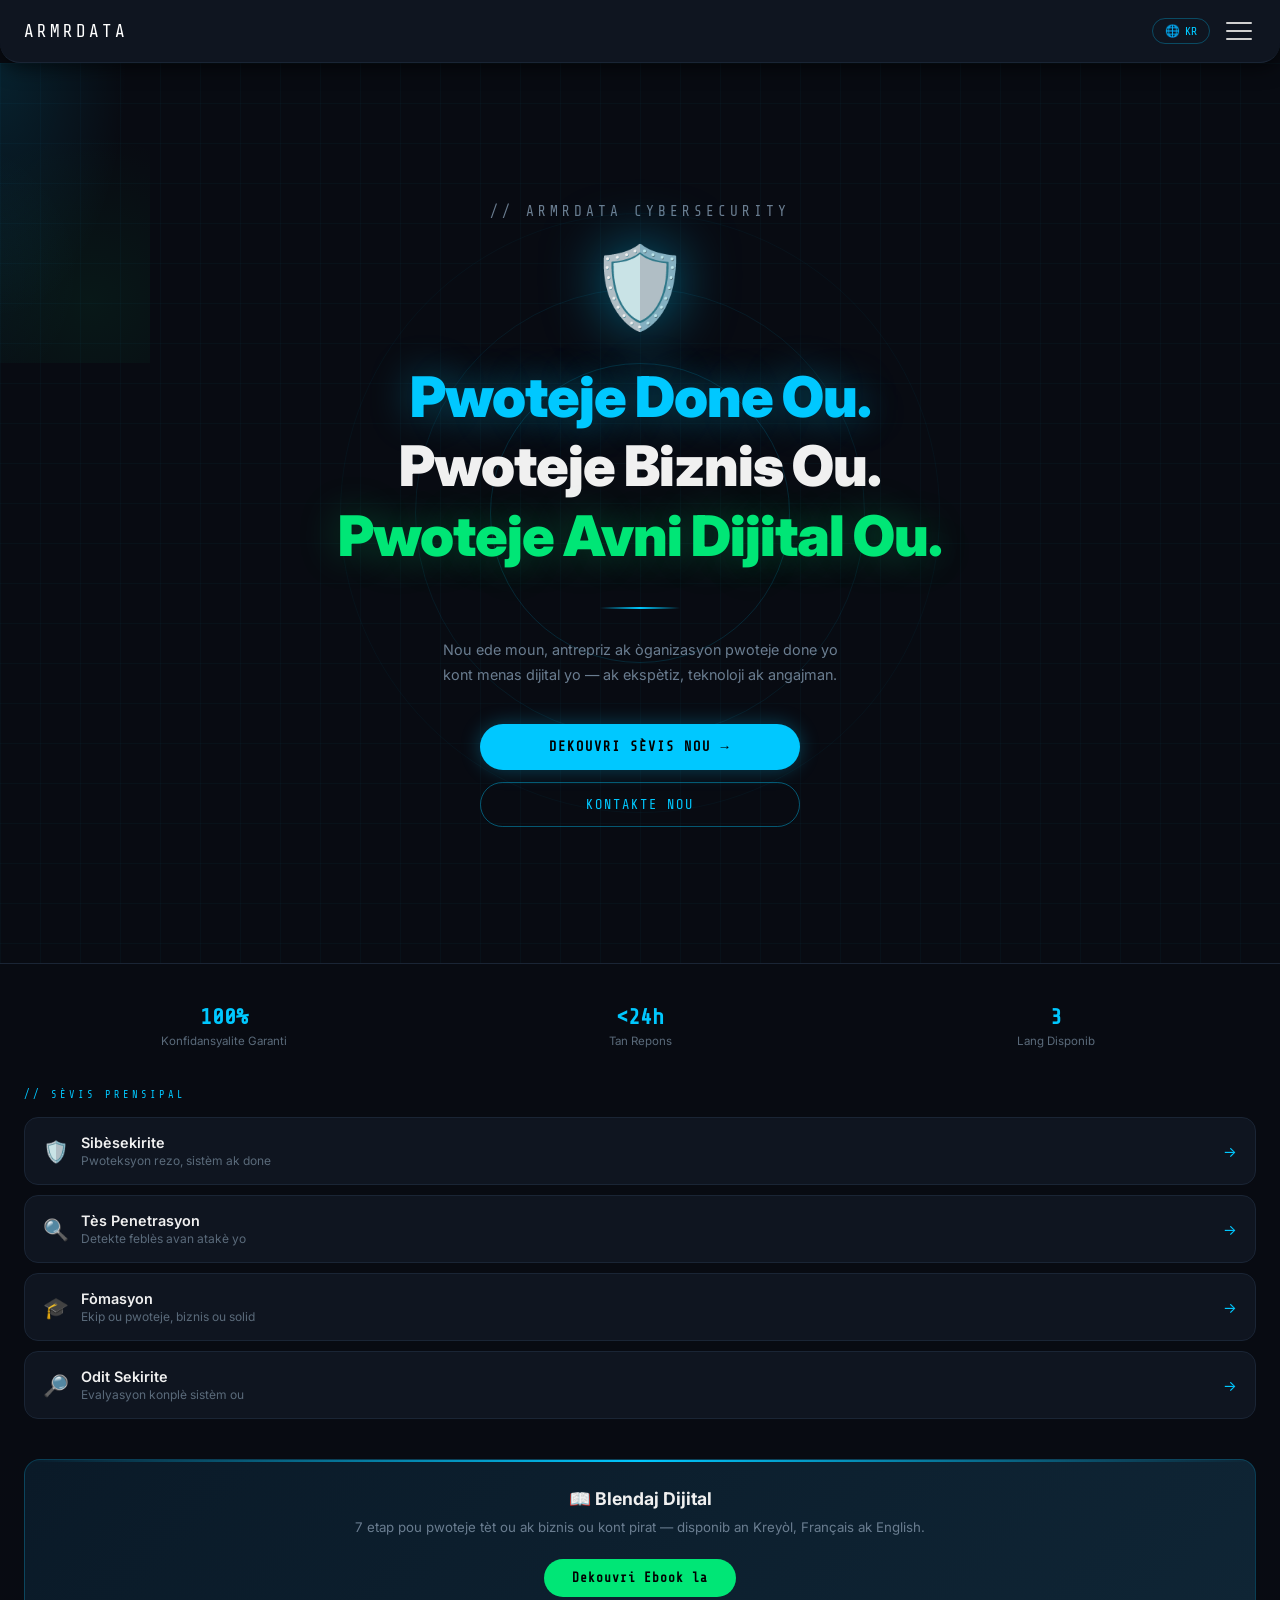
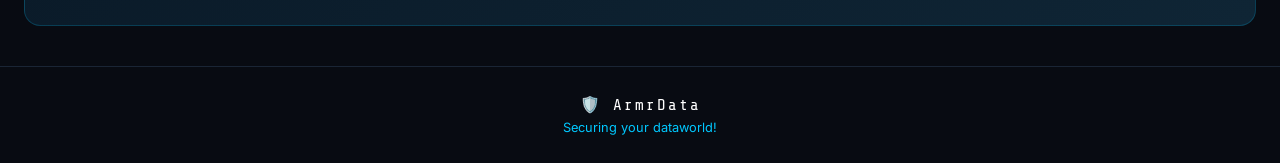
==== index.html @ 3683ab85 "Premier lancement ArmrData" ====
<!DOCTYPE html>
<html lang="ht">
<head>
  <meta charset="UTF-8"/>
  <meta name="viewport" content="width=device-width, initial-scale=1.0"/>
  <title>ArmrData</title>
  <link href="https://fonts.googleapis.com/css2?family=Share+Tech+Mono&family=Inter:wght@300;400;600;700;900&display=swap" rel="stylesheet"/>
  <link rel="stylesheet" href="style.css"/>
  <style>
    /* ── HERO HOLOGRAM ── */
    .hero {
      min-height:100vh;
      display:flex;
      flex-direction:column;
      align-items:center;
      justify-content:center;
      padding:60px 24px;
      text-align:center;
      border-bottom:none;
    }
    .hero::before {
      content:'';
      position:absolute;
      inset:0;
      background:
        radial-gradient(ellipse at 50% 0%,rgba(0,200,255,0.12) 0%,transparent 60%),
        radial-gradient(ellipse at 80% 80%,rgba(0,230,118,0.06) 0%,transparent 50%),
        radial-gradient(ellipse at 20% 70%,rgba(0,200,255,0.06) 0%,transparent 50%);
      pointer-events:none;
    }
    .hero::after {
      content:'';
      position:absolute;
      inset:0;
      background-image:
        linear-gradient(rgba(0,200,255,0.03) 1px,transparent 1px),
        linear-gradient(90deg,rgba(0,200,255,0.03) 1px,transparent 1px);
      background-size:40px 40px;
      pointer-events:none;
    }
    .holo-ring {
      position:absolute;
      border-radius:50%;
      border:1px solid rgba(0,200,255,0.15);
      animation:pulse-ring 4s ease-in-out infinite;
    }
    .holo-ring:nth-child(1){width:300px;height:300px;animation-delay:0s;}
    .holo-ring:nth-child(2){width:450px;height:450px;animation-delay:0.8s;border-color:rgba(0,200,255,0.08);}
    .holo-ring:nth-child(3){width:600px;height:600px;animation-delay:1.6s;border-color:rgba(0,200,255,0.04);}
    @keyframes pulse-ring{0%,100%{transform:scale(1);opacity:1;}50%{transform:scale(1.05);opacity:0.5;}}
    .holo-shield{position:relative;z-index:2;font-size:5rem;margin-bottom:32px;filter:drop-shadow(0 0 30px rgba(0,200,255,0.5));animation:float 3s ease-in-out infinite;}
    @keyframes float{0%,100%{transform:translateY(0);}50%{transform:translateY(-12px);}}
    .hero-eyebrow{position:relative;z-index:2;}
    .hero-lines{position:relative;z-index:2;margin-bottom:32px;}
    .hero-line{font-size:clamp(2.2rem,8vw,3.5rem);font-weight:900;line-height:1.1;letter-spacing:-1px;color:var(--white);margin-bottom:8px;}
    .hero-line.cyan{color:var(--cyan);text-shadow:0 0 40px rgba(0,200,255,0.4);}
    .hero-line.green{color:var(--green);text-shadow:0 0 40px rgba(0,230,118,0.3);}
    .holo-divider{position:relative;z-index:2;width:80px;height:2px;background:linear-gradient(90deg,transparent,var(--cyan),transparent);margin:0 auto 28px;}
    .hero-desc{position:relative;z-index:2;font-size:0.95rem;color:#6a7d90;line-height:1.75;max-width:420px;margin-bottom:36px;}
    .hero-btns{position:relative;z-index:2;display:flex;flex-direction:column;gap:12px;width:100%;max-width:320px;}

    /* ── STATS ── */
    .stats{padding:40px 24px;border-top:1px solid var(--border);display:grid;grid-template-columns:1fr 1fr 1fr;gap:16px;text-align:center;}
    .stat-num{font-family:'Share Tech Mono',monospace;font-size:1.4rem;color:var(--cyan);font-weight:700;margin-bottom:4px;}
    .stat-label{font-size:0.72rem;color:var(--muted);line-height:1.4;}

    /* ── SÈVIS RAPID ── */
    .quick-services{padding:0 24px 40px;}
    .qs-title{font-family:'Share Tech Mono',monospace;font-size:0.65rem;letter-spacing:3px;color:var(--cyan);text-transform:uppercase;margin-bottom:16px;}
    .qs-grid{display:flex;flex-direction:column;gap:10px;}
    .qs-card{background:var(--surface);border:1px solid var(--border);border-radius:14px;padding:16px 18px;display:flex;align-items:center;gap:12px;text-decoration:none;transition:border-color 0.2s,transform 0.2s;}
    .qs-card:hover{border-color:rgba(0,200,255,0.3);transform:translateX(4px);}
    .qs-emoji{font-size:1.3rem;flex-shrink:0;}
    .qs-info{flex:1;}
    .qs-name{font-size:0.9rem;font-weight:600;color:var(--white);margin-bottom:2px;}
    .qs-desc{font-size:0.75rem;color:var(--muted);}
    .qs-arrow{color:var(--cyan);font-size:0.9rem;}
  </style>
</head>
<body>

  <nav>
    <a class="nav-brand" href="index.html" data-i18n="nav_brand">ArmrData</a>
    <div class="nav-right">
      <div class="lang-switcher">
        <button class="lang-btn" onclick="toggleLangMenu()">🌐 <span id="currentLang">KR</span></button>
        <div class="lang-menu" id="langMenu">
          <button class="lang-option" data-lang="ht"><span class="lang-flag">🇭🇹</span> Kreyòl</button>
          <button class="lang-option" data-lang="fr"><span class="lang-flag">🇫🇷</span> Français</button>
          <button class="lang-option" data-lang="en"><span class="lang-flag">🇺🇸</span> English</button>
        </div>
      </div>
      <button class="hamburger" id="burger">
        <span></span><span></span><span></span>
      </button>
    </div>
    <ul class="nav-links" id="navLinks">
      <li><a href="index.html" class="active" data-i18n="nav_akèy">Akèy</a></li>
      <li><a href="apropos.html" data-i18n="nav_apropos">À Propos</a></li>
      <li><a href="sevis.html" data-i18n="nav_sevis">Sèvis</a></li>
      <li><a href="ebook.html" data-i18n="nav_ebook">E-Book</a></li>
      <li><a href="blog.html" data-i18n="nav_blog">Blog</a></li>
      <li><a href="afilyasyon.html" data-i18n="nav_afilyasyon">Afilyasyon</a></li>
      <li><a href="kontak.html" data-i18n="nav_kontak">Kontak</a></li>
    </ul>
  </nav>

  <section class="hero">
    <div class="holo-ring"></div>
    <div class="holo-ring"></div>
    <div class="holo-ring"></div>
    <p class="hero-eyebrow" data-i18n="hero_eyebrow">// ArmrData Cybersecurity</p>
    <div class="holo-shield">🛡️</div>
    <div class="hero-lines">
      <div class="hero-line cyan" data-i18n="hero_line1">Pwoteje Done Ou.</div>
      <div class="hero-line" data-i18n="hero_line2">Pwoteje Biznis Ou.</div>
      <div class="hero-line green" data-i18n="hero_line3">Pwoteje Avni Dijital Ou.</div>
    </div>
    <div class="holo-divider"></div>
    <p class="hero-desc" data-i18n="hero_desc">Nou ede moun, antrepriz ak òganizasyon pwoteje done yo kont menas dijital yo.</p>
    <div class="hero-btns">
      <a href="sevis.html" class="btn-primary" data-i18n="btn_sevis">Dekouvri Sèvis Nou →</a>
      <a href="kontak.html" class="btn-secondary" data-i18n="btn_kontak">Kontakte Nou</a>
    </div>
  </section>

  <div class="stats">
    <div>
      <div class="stat-num" data-i18n="stat1_num">100%</div>
      <div class="stat-label" data-i18n="stat1_label">Konfidansyalite Garanti</div>
    </div>
    <div>
      <div class="stat-num" data-i18n="stat2_num">&lt;24h</div>
      <div class="stat-label" data-i18n="stat2_label">Tan Repons</div>
    </div>
    <div>
      <div class="stat-num" data-i18n="stat3_num">3</div>
      <div class="stat-label" data-i18n="stat3_label">Lang Disponib</div>
    </div>
  </div>

  <div class="quick-services">
    <p class="qs-title" data-i18n="qs_title">// Sèvis Prensipal</p>
    <div class="qs-grid">
      <a href="sevis.html" class="qs-card">
        <span class="qs-emoji">🛡️</span>
        <div class="qs-info">
          <div class="qs-name" data-i18n="qs1_name">Sibèsekirite</div>
          <div class="qs-desc" data-i18n="qs1_desc">Pwoteksyon rezo, sistèm ak done</div>
        </div>
        <span class="qs-arrow">→</span>
      </a>
      <a href="sevis.html" class="qs-card">
        <span class="qs-emoji">🔍</span>
        <div class="qs-info">
          <div class="qs-name" data-i18n="qs2_name">Tès Penetrasyon</div>
          <div class="qs-desc" data-i18n="qs2_desc">Detekte feblès avan atakè yo</div>
        </div>
        <span class="qs-arrow">→</span>
      </a>
      <a href="sevis.html" class="qs-card">
        <span class="qs-emoji">🎓</span>
        <div class="qs-info">
          <div class="qs-name" data-i18n="qs3_name">Fòmasyon</div>
          <div class="qs-desc" data-i18n="qs3_desc">Ekip ou pwoteje, biznis ou solid</div>
        </div>
        <span class="qs-arrow">→</span>
      </a>
      <a href="sevis.html" class="qs-card">
        <span class="qs-emoji">🔎</span>
        <div class="qs-info">
          <div class="qs-name" data-i18n="qs4_name">Odit Sekirite</div>
          <div class="qs-desc" data-i18n="qs4_desc">Evalyasyon konplè sistèm ou</div>
        </div>
        <span class="qs-arrow">→</span>
      </a>
    </div>
  </div>

  <div class="cta-ebook">
    <h3 data-i18n="cta_title">📖 Blendaj Dijital</h3>
    <p data-i18n="cta_desc">7 etap pou pwoteje tèt ou ak biznis ou kont pirat.</p>
    <a href="ebook.html" class="cta-btn" data-i18n="cta_btn">Dekouvri Ebook la</a>
  </div>

  <footer>
    <p class="footer-brand">🛡️ ArmrData</p>
    <p class="footer-tag"><span data-i18n="footer_tag">Securing your dataworld!</span></p>
  </footer>

  <script src="lang.js"></script>
  <script>
    document.getElementById('burger').addEventListener('click', function() {
      document.getElementById('navLinks').classList.toggle('open');
    });
    document.querySelectorAll('#navLinks a').forEach(function(link) {
      link.addEventListener('click', function() {
        document.getElementById('navLinks').classList.remove('open');
      });
    });
    var langCodes = { ht:'KR', fr:'FR', en:'EN' };
    function updateLangDisplay() {
      document.getElementById('currentLang').textContent = langCodes[getLang()] || 'KR';
    }
    initLangSwitcher('index');
    updateLangDisplay();
    document.querySelectorAll('.lang-option').forEach(function(btn) {
      btn.addEventListener('click', function() { updateLangDisplay(); });
    });
  </script>

</body>
</html>
---- style.css ----
/* ============================================
   ArmrData — style.css — Fichye Global
   ============================================ */

/* ── VARIAB ── */
:root {
  --bg:      #080b12;
  --surface: #0f1520;
  --nav:     #0f1520;
  --cyan:    #00c8ff;
  --green:   #00e676;
  --gold:    #ffd700;
  --red:     #c0392b;
  --white:   #f0f0f0;
  --muted:   #5a6a7a;
  --border:  #1a2535;
}

/* ── RESET ── */
* { margin:0; padding:0; box-sizing:border-box; }

body {
  font-family:'Inter',sans-serif;
  background:var(--bg);
  color:var(--white);
  min-height:100vh;
  overflow-x:hidden;
}

/* ── NAV ── */
nav {
  background:var(--nav);
  border-radius:0 0 20px 20px;
  padding:18px 24px;
  display:flex;
  align-items:center;
  justify-content:space-between;
  flex-wrap:wrap;
  box-shadow:0 4px 20px rgba(0,0,0,0.6);
  border-bottom:1px solid var(--border);
  position:sticky;
  top:0;
  z-index:100;
}

.nav-brand {
  font-family:'Share Tech Mono',monospace;
  color:#fff;
  font-size:1.1rem;
  letter-spacing:3px;
  text-decoration:none;
  text-transform:uppercase;
}

.nav-right {
  display:flex;
  align-items:center;
  gap:12px;
}

.hamburger {
  background:none;
  border:none;
  cursor:pointer;
  display:flex;
  flex-direction:column;
  gap:6px;
  padding:4px;
}

.hamburger span {
  display:block;
  width:26px;
  height:2px;
  background:#d0d0d0;
  border-radius:2px;
}

.nav-links {
  list-style:none;
  display:none;
  flex-direction:column;
  gap:2px;
  padding-top:10px;
  width:100%;
  border-top:1px solid var(--border);
  margin-top:10px;
}

.nav-links.open { display:flex; }

.nav-links a {
  display:block;
  color:#c8c8c8;
  text-decoration:none;
  font-family:'Share Tech Mono',monospace;
  font-size:0.95rem;
  padding:10px 6px;
  border-radius:6px;
  transition:color 0.2s, background 0.2s;
}

.nav-links a:hover {
  color:#fff;
  background:rgba(255,255,255,0.06);
}

.nav-links a.active { color:var(--cyan); }

/* ── LANG SWITCHER ── */
.lang-switcher { position:relative; }

.lang-btn {
  background:none;
  border:1px solid rgba(0,200,255,0.3);
  border-radius:20px;
  color:var(--cyan);
  font-family:'Share Tech Mono',monospace;
  font-size:0.75rem;
  padding:5px 12px;
  cursor:pointer;
  display:flex;
  align-items:center;
  gap:5px;
  transition:background 0.2s;
}

.lang-btn:hover { background:rgba(0,200,255,0.08); }

.lang-menu {
  display:none;
  position:absolute;
  top:calc(100% + 8px);
  right:0;
  background:#0f1a2a;
  border:1px solid var(--border);
  border-radius:12px;
  overflow:hidden;
  min-width:160px;
  z-index:200;
  box-shadow:0 8px 24px rgba(0,0,0,0.5);
}

.lang-menu.open { display:block; }

.lang-option {
  display:flex;
  align-items:center;
  gap:10px;
  padding:12px 16px;
  cursor:pointer;
  font-size:0.85rem;
  color:#c8c8c8;
  transition:background 0.2s;
  width:100%;
  background:none;
  border:none;
  text-align:left;
}

.lang-option:hover { background:rgba(0,200,255,0.08); color:#fff; }
.lang-option.active { color:var(--cyan); }
.lang-flag { font-size:1rem; }

/* ── HERO JENERAL ── */
.hero {
  padding:48px 24px 36px;
  border-bottom:1px solid var(--border);
  position:relative;
  overflow:hidden;
}

.hero::before {
  content:'';
  position:absolute;
  top:-60px; left:50%;
  transform:translateX(-50%);
  width:300px; height:300px;
  background:radial-gradient(circle,rgba(0,200,255,0.07) 0%,transparent 70%);
  pointer-events:none;
}

.hero-eyebrow {
  font-family:'Share Tech Mono',monospace;
  font-size:0.65rem;
  letter-spacing:4px;
  color:var(--cyan);
  text-transform:uppercase;
  margin-bottom:12px;
}

.hero h1 {
  font-size:2rem;
  font-weight:700;
  line-height:1.2;
  margin-bottom:12px;
}

.hero h1 span { color:var(--cyan); }

.hero p {
  font-size:0.9rem;
  line-height:1.75;
  color:#6a7d90;
}

/* ── KART JENERAL ── */
.card {
  background:var(--surface);
  border:1px solid var(--border);
  border-radius:16px;
  padding:22px 20px;
  position:relative;
  overflow:hidden;
  transition:border-color 0.2s, transform 0.2s;
}

.card::before {
  content:'';
  position:absolute;
  top:0; left:0;
  width:3px; height:100%;
  background:linear-gradient(180deg,var(--cyan),transparent);
}

.card:hover {
  border-color:rgba(0,200,255,0.3);
  transform:translateY(-2px);
}

/* ── BOUTON ── */
.btn-primary {
  display:block;
  text-align:center;
  font-family:'Share Tech Mono',monospace;
  font-size:0.85rem;
  letter-spacing:2px;
  text-transform:uppercase;
  color:#000;
  background:var(--cyan);
  border:none;
  border-radius:30px;
  padding:15px;
  cursor:pointer;
  text-decoration:none;
  font-weight:700;
  box-shadow:0 0 20px rgba(0,200,255,0.3);
  transition:opacity 0.2s;
}

.btn-primary:hover { opacity:0.85; }

.btn-secondary {
  display:block;
  text-align:center;
  font-family:'Share Tech Mono',monospace;
  font-size:0.85rem;
  letter-spacing:2px;
  text-transform:uppercase;
  color:var(--cyan);
  background:transparent;
  border:1px solid rgba(0,200,255,0.4);
  border-radius:30px;
  padding:14px;
  cursor:pointer;
  text-decoration:none;
  transition:background 0.2s;
}

.btn-secondary:hover { background:rgba(0,200,255,0.08); }

.btn-green {
  display:block;
  width:100%;
  text-align:center;
  font-family:'Share Tech Mono',monospace;
  font-size:0.85rem;
  letter-spacing:2px;
  text-transform:uppercase;
  color:#000;
  background:var(--green);
  border:none;
  border-radius:30px;
  padding:15px;
  cursor:pointer;
  font-weight:700;
  transition:opacity 0.2s;
}

.btn-green:hover { opacity:0.9; }

/* ── MODAL ── */
.modal-overlay {
  display:none;
  position:fixed;
  inset:0;
  background:rgba(0,0,0,0.88);
  z-index:200;
  overflow-y:auto;
  padding:20px 0;
}

.modal-overlay.open { display:block; }

.modal {
  background:var(--surface);
  border:1px solid var(--border);
  border-radius:20px;
  margin:0 auto;
  max-width:680px;
  width:calc(100% - 32px);
  padding:32px 24px;
  position:relative;
}

.modal::before {
  content:'';
  position:absolute;
  top:0; left:0; right:0;
  height:2px;
  background:linear-gradient(90deg,transparent,var(--cyan),transparent);
  border-radius:20px 20px 0 0;
}

.modal-close {
  position:absolute;
  top:16px; right:16px;
  background:none;
  border:none;
  color:var(--muted);
  font-size:1.4rem;
  cursor:pointer;
}

.modal-close:hover { color:var(--white); }

/* ── FÒM ── */
.form-group { margin-bottom:12px; }

.form-group input,
.form-group select,
.form-group textarea {
  width:100%;
  background:#060910;
  border:1px solid var(--border);
  border-radius:12px;
  padding:13px 16px;
  color:var(--white);
  font-family:'Inter',sans-serif;
  font-size:0.88rem;
  outline:none;
  transition:border-color 0.2s;
  resize:none;
}

.form-group input::placeholder,
.form-group textarea::placeholder { color:var(--muted); }

.form-group input:focus,
.form-group select:focus,
.form-group textarea:focus { border-color:var(--cyan); }

.form-group select {
  cursor:pointer;
  appearance:none;
}

.form-group select option { background:#0a0f1a; color:var(--white); }

/* ── FOOTER ── */
footer {
  border-top:1px solid var(--border);
  padding:28px 24px;
  text-align:center;
  margin-top:40px;
}

.footer-brand {
  font-family:'Share Tech Mono',monospace;
  font-size:1rem;
  letter-spacing:2px;
  color:#fff;
  margin-bottom:6px;
}

.footer-tag { font-size:0.8rem; color:var(--muted); }
.footer-tag span { color:var(--cyan); }

/* ── SEKSON LABEL ── */
.section-label {
  font-family:'Share Tech Mono',monospace;
  font-size:0.65rem;
  letter-spacing:3px;
  color:var(--cyan);
  text-transform:uppercase;
  margin-bottom:16px;
}

/* ── PRICE NOTE ── */
.price-note {
  background:rgba(0,200,255,0.05);
  border-left:3px solid var(--cyan);
  border-radius:0 8px 8px 0;
  padding:12px 16px;
  margin-bottom:20px;
  font-size:0.85rem;
  color:#90caf9;
}

.price-note strong {
  color:var(--cyan);
  font-family:'Share Tech Mono',monospace;
  font-size:0.75rem;
  letter-spacing:1px;
  display:block;
  margin-bottom:4px;
}

/* ── CTA EBOOK ── */
.cta-ebook {
  margin:0 24px 40px;
  background:linear-gradient(135deg,#0a1a28,#0f2535);
  border:1px solid rgba(0,200,255,0.2);
  border-radius:16px;
  padding:28px 24px;
  text-align:center;
  position:relative;
  overflow:hidden;
}

.cta-ebook::before {
  content:'';
  position:absolute;
  top:0; left:0; right:0;
  height:2px;
  background:linear-gradient(90deg,transparent,var(--cyan),transparent);
}

.cta-ebook h3 {
  font-size:1.1rem;
  font-weight:700;
  color:var(--white);
  margin-bottom:8px;
}

.cta-ebook p {
  font-size:0.83rem;
  color:#6a7d90;
  line-height:1.65;
  margin-bottom:20px;
}

.cta-btn {
  display:inline-block;
  font-family:'Share Tech Mono',monospace;
  font-size:0.8rem;
  letter-spacing:1px;
  color:#000;
  background:var(--green);
  border-radius:30px;
  padding:12px 28px;
  text-decoration:none;
  font-weight:700;
  transition:opacity 0.2s;
}

.cta-btn:hover { opacity:0.85; }
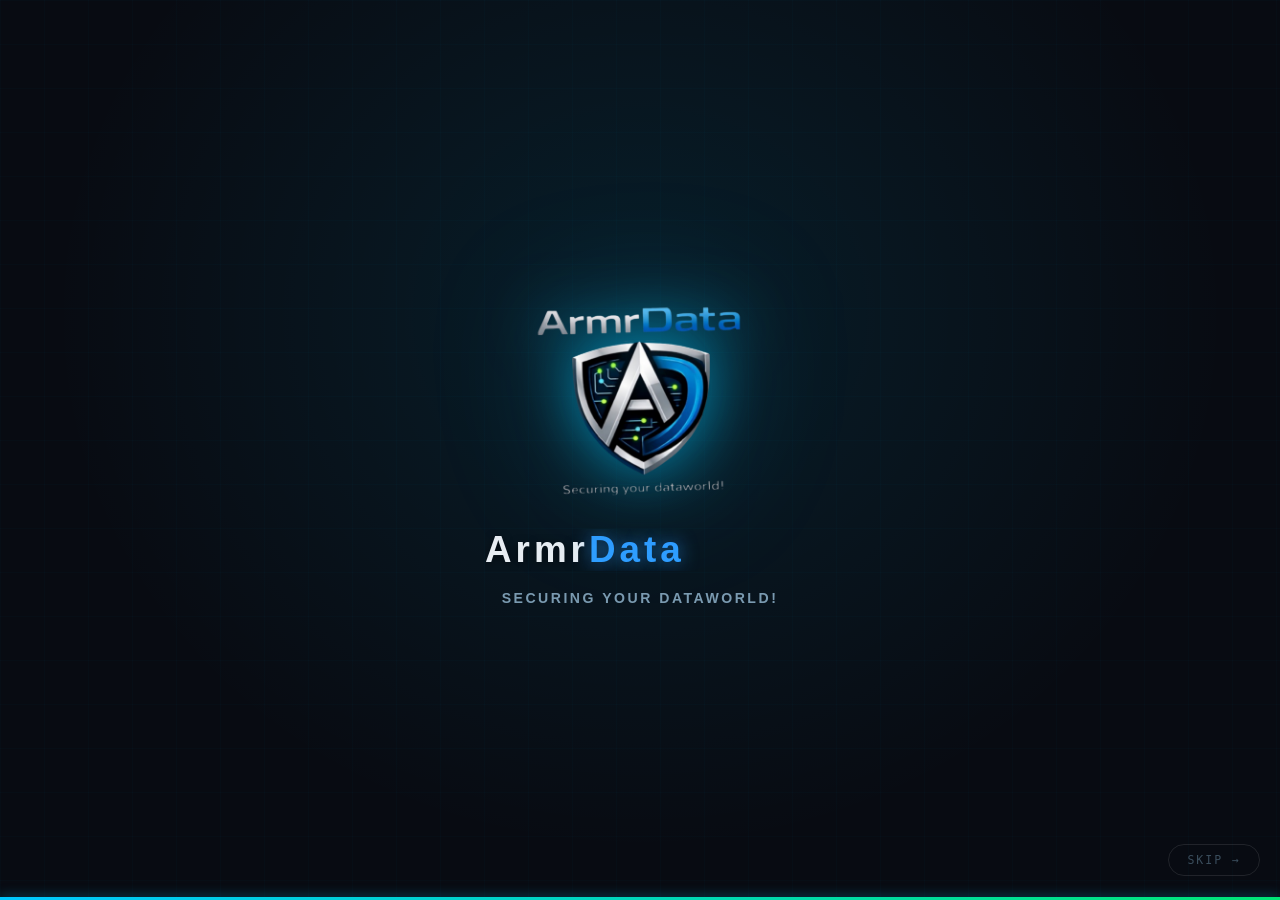
==== commit e184dc1c: "Fix: intro page + services page" ====
--- a/index.html
+++ b/index.html
@@ -3,211 +3,222 @@
 <head>
   <meta charset="UTF-8"/>
   <meta name="viewport" content="width=device-width, initial-scale=1.0"/>
-  <title>ArmrData</title>
-  <link href="https://fonts.googleapis.com/css2?family=Share+Tech+Mono&family=Inter:wght@300;400;600;700;900&display=swap" rel="stylesheet"/>
-  <link rel="stylesheet" href="style.css"/>
+  <title>ArmrData — Securing your dataworld!</title>
   <style>
-    /* ── HERO HOLOGRAM ── */
-    .hero {
-      min-height:100vh;
-      display:flex;
-      flex-direction:column;
-      align-items:center;
-      justify-content:center;
-      padding:60px 24px;
-      text-align:center;
-      border-bottom:none;
-    }
-    .hero::before {
+    * { margin:0; padding:0; box-sizing:border-box; }
+    html, body { width:100%; height:100%; overflow:hidden; background:#080b12; }
+
+    .splash {
+      position:fixed; inset:0;
+      display:flex; flex-direction:column;
+      align-items:center; justify-content:center;
+      background: radial-gradient(ellipse at 50% 35%, rgba(0,200,255,0.1) 0%, transparent 65%), #080b12;
+      overflow:hidden;
+    }
+
+    /* Grid background */
+    .splash::before {
       content:'';
-      position:absolute;
-      inset:0;
-      background:
-        radial-gradient(ellipse at 50% 0%,rgba(0,200,255,0.12) 0%,transparent 60%),
-        radial-gradient(ellipse at 80% 80%,rgba(0,230,118,0.06) 0%,transparent 50%),
-        radial-gradient(ellipse at 20% 70%,rgba(0,200,255,0.06) 0%,transparent 50%);
+      position:absolute; inset:0;
+      background-image:
+        linear-gradient(rgba(0,200,255,0.04) 1px, transparent 1px),
+        linear-gradient(90deg, rgba(0,200,255,0.04) 1px, transparent 1px);
+      background-size:44px 44px;
       pointer-events:none;
-    }
-    .hero::after {
-      content:'';
-      position:absolute;
-      inset:0;
-      background-image:
-        linear-gradient(rgba(0,200,255,0.03) 1px,transparent 1px),
-        linear-gradient(90deg,rgba(0,200,255,0.03) 1px,transparent 1px);
-      background-size:40px 40px;
-      pointer-events:none;
-    }
-    .holo-ring {
+      animation: gridFade 3.5s ease-out forwards;
+    }
+    @keyframes gridFade {
+      0%   { opacity:0; }
+      30%  { opacity:1; }
+      100% { opacity:0.5; }
+    }
+
+    /* Rings pulse */
+    .ring {
       position:absolute;
       border-radius:50%;
       border:1px solid rgba(0,200,255,0.15);
-      animation:pulse-ring 4s ease-in-out infinite;
-    }
-    .holo-ring:nth-child(1){width:300px;height:300px;animation-delay:0s;}
-    .holo-ring:nth-child(2){width:450px;height:450px;animation-delay:0.8s;border-color:rgba(0,200,255,0.08);}
-    .holo-ring:nth-child(3){width:600px;height:600px;animation-delay:1.6s;border-color:rgba(0,200,255,0.04);}
-    @keyframes pulse-ring{0%,100%{transform:scale(1);opacity:1;}50%{transform:scale(1.05);opacity:0.5;}}
-    .holo-shield{position:relative;z-index:2;font-size:5rem;margin-bottom:32px;filter:drop-shadow(0 0 30px rgba(0,200,255,0.5));animation:float 3s ease-in-out infinite;}
-    @keyframes float{0%,100%{transform:translateY(0);}50%{transform:translateY(-12px);}}
-    .hero-eyebrow{position:relative;z-index:2;}
-    .hero-lines{position:relative;z-index:2;margin-bottom:32px;}
-    .hero-line{font-size:clamp(2.2rem,8vw,3.5rem);font-weight:900;line-height:1.1;letter-spacing:-1px;color:var(--white);margin-bottom:8px;}
-    .hero-line.cyan{color:var(--cyan);text-shadow:0 0 40px rgba(0,200,255,0.4);}
-    .hero-line.green{color:var(--green);text-shadow:0 0 40px rgba(0,230,118,0.3);}
-    .holo-divider{position:relative;z-index:2;width:80px;height:2px;background:linear-gradient(90deg,transparent,var(--cyan),transparent);margin:0 auto 28px;}
-    .hero-desc{position:relative;z-index:2;font-size:0.95rem;color:#6a7d90;line-height:1.75;max-width:420px;margin-bottom:36px;}
-    .hero-btns{position:relative;z-index:2;display:flex;flex-direction:column;gap:12px;width:100%;max-width:320px;}
-
-    /* ── STATS ── */
-    .stats{padding:40px 24px;border-top:1px solid var(--border);display:grid;grid-template-columns:1fr 1fr 1fr;gap:16px;text-align:center;}
-    .stat-num{font-family:'Share Tech Mono',monospace;font-size:1.4rem;color:var(--cyan);font-weight:700;margin-bottom:4px;}
-    .stat-label{font-size:0.72rem;color:var(--muted);line-height:1.4;}
-
-    /* ── SÈVIS RAPID ── */
-    .quick-services{padding:0 24px 40px;}
-    .qs-title{font-family:'Share Tech Mono',monospace;font-size:0.65rem;letter-spacing:3px;color:var(--cyan);text-transform:uppercase;margin-bottom:16px;}
-    .qs-grid{display:flex;flex-direction:column;gap:10px;}
-    .qs-card{background:var(--surface);border:1px solid var(--border);border-radius:14px;padding:16px 18px;display:flex;align-items:center;gap:12px;text-decoration:none;transition:border-color 0.2s,transform 0.2s;}
-    .qs-card:hover{border-color:rgba(0,200,255,0.3);transform:translateX(4px);}
-    .qs-emoji{font-size:1.3rem;flex-shrink:0;}
-    .qs-info{flex:1;}
-    .qs-name{font-size:0.9rem;font-weight:600;color:var(--white);margin-bottom:2px;}
-    .qs-desc{font-size:0.75rem;color:var(--muted);}
-    .qs-arrow{color:var(--cyan);font-size:0.9rem;}
+      top:50%; left:50%;
+      transform:translate(-50%,-50%);
+      opacity:0;
+      animation: ringPulse 3s ease-out infinite;
+    }
+    .ring.r1 { width:280px; height:280px; animation-delay:1.2s; }
+    .ring.r2 { width:380px; height:380px; animation-delay:1.7s; border-color:rgba(0,200,255,0.09); }
+    .ring.r3 { width:480px; height:480px; animation-delay:2.2s; border-color:rgba(0,200,255,0.05); }
+    @keyframes ringPulse {
+      0%   { opacity:0; transform:translate(-50%,-50%) scale(0.82); }
+      35%  { opacity:0.7; }
+      100% { opacity:0; transform:translate(-50%,-50%) scale(1.18); }
+    }
+
+    /* Logo wrapper — drops from top */
+    .logo-wrap {
+      position:relative; z-index:2;
+      display:flex; flex-direction:column;
+      align-items:center;
+      opacity:0;
+      transform:translateY(-320px) scale(0.65);
+      animation:dropIn 1.1s cubic-bezier(.28,1.6,.6,1) 0.15s forwards;
+    }
+    @keyframes dropIn {
+      0%   { opacity:0; transform:translateY(-320px) scale(0.65); }
+      55%  { opacity:1; transform:translateY(18px) scale(1.04); }
+      75%  { transform:translateY(-6px) scale(0.98); }
+      100% { opacity:1; transform:translateY(0) scale(1); }
+    }
+
+    /* Logo image — moves right to left while settling */
+    .logo-img {
+      width:230px; height:auto;
+      filter:
+        drop-shadow(0 0 28px rgba(0,200,255,0.55))
+        drop-shadow(0 0 60px rgba(0,200,255,0.25));
+      animation:
+        slideLeft 1.1s cubic-bezier(.28,1.6,.6,1) 0.15s both,
+        floatLogo 3.8s ease-in-out 1.4s infinite;
+    }
+    /* Slide from right to center */
+    @keyframes slideLeft {
+      0%   { transform:translateX(180px); }
+      100% { transform:translateX(0); }
+    }
+    @keyframes floatLogo {
+      0%,100% { transform:translateY(0); }
+      50%      { transform:translateY(-10px); }
+    }
+
+    /* Brand name slides out from behind logo, left to right */
+    .brand-row {
+      margin-top:16px;
+      overflow:hidden;
+      height:56px;
+      display:flex; align-items:center;
+    }
+    .brand-name {
+      font-family: 'Arial Black', Arial, sans-serif;
+      font-size:2.3rem;
+      font-weight:900;
+      letter-spacing:4px;
+      white-space:nowrap;
+      width:0;
+      overflow:hidden;
+      animation:revealBrand 0.9s cubic-bezier(.4,0,.2,1) 1.25s forwards;
+    }
+    @keyframes revealBrand {
+      from { width:0; }
+      to   { width:310px; }
+    }
+    .brand-name .armr {
+      color:#e8edf2;
+      text-shadow: 0 2px 8px rgba(0,0,0,0.5);
+    }
+    .brand-name .data {
+      color:#2f9dff;
+      text-shadow:
+        0 0 18px rgba(47,157,255,0.7),
+        0 2px 8px rgba(0,0,0,0.4);
+    }
+
+    /* Slogan fades in last */
+    .slogan {
+      margin-top:12px;
+      font-family: Arial, sans-serif;
+      font-size:0.88rem;
+      font-weight:600;
+      letter-spacing:2.5px;
+      color:#7a9ab0;
+      text-transform:uppercase;
+      opacity:0;
+      animation:fadeUp 0.8s ease 2.3s forwards;
+    }
+    @keyframes fadeUp {
+      from { opacity:0; transform:translateY(12px); }
+      to   { opacity:1; transform:translateY(0); }
+    }
+
+    /* Loading bar at bottom */
+    .loading-bar-wrap {
+      position:fixed; bottom:0; left:0; right:0;
+      height:3px;
+      background:rgba(0,200,255,0.1);
+    }
+    .loading-bar {
+      height:100%;
+      width:0;
+      background:linear-gradient(90deg, #00c8ff, #00e676);
+      box-shadow:0 0 12px rgba(0,200,255,0.6);
+      animation:loadFill 4s linear 0.3s forwards;
+    }
+    @keyframes loadFill {
+      from { width:0; }
+      to   { width:100%; }
+    }
+
+    /* Skip button */
+    .skip-btn {
+      position:fixed; bottom:24px; right:20px;
+      font-family:'Share Tech Mono', monospace, Arial;
+      font-size:0.72rem;
+      letter-spacing:2px;
+      color:#3a4d5c;
+      background:none;
+      border:1px solid rgba(255,255,255,0.1);
+      border-radius:20px;
+      padding:8px 18px;
+      cursor:pointer;
+      opacity:0;
+      animation:fadeUp 0.5s ease 0.9s forwards;
+      transition:color 0.2s, border-color 0.2s;
+      z-index:10;
+    }
+    .skip-btn:hover { color:#00c8ff; border-color:rgba(0,200,255,0.4); }
+
+    /* Fade-out overlay */
+    .fade-out {
+      position:fixed; inset:0;
+      background:#080b12;
+      opacity:0; pointer-events:none; z-index:999;
+    }
+    .fade-out.active { animation:fadeToSite 0.55s ease forwards; }
+    @keyframes fadeToSite { to { opacity:1; } }
   </style>
 </head>
 <body>
 
-  <nav>
-    <a class="nav-brand" href="index.html" data-i18n="nav_brand">ArmrData</a>
-    <div class="nav-right">
-      <div class="lang-switcher">
-        <button class="lang-btn" onclick="toggleLangMenu()">🌐 <span id="currentLang">KR</span></button>
-        <div class="lang-menu" id="langMenu">
-          <button class="lang-option" data-lang="ht"><span class="lang-flag">🇭🇹</span> Kreyòl</button>
-          <button class="lang-option" data-lang="fr"><span class="lang-flag">🇫🇷</span> Français</button>
-          <button class="lang-option" data-lang="en"><span class="lang-flag">🇺🇸</span> English</button>
+  <div class="splash" id="splash">
+    <div class="ring r1"></div>
+    <div class="ring r2"></div>
+    <div class="ring r3"></div>
+
+    <div class="logo-wrap">
+      <img src="logo-armrdata.png" alt="ArmrData Logo" class="logo-img"/>
+      <div class="brand-row">
+        <div class="brand-name">
+          <span class="armr">Armr</span><span class="data">Data</span>
         </div>
       </div>
-      <button class="hamburger" id="burger">
-        <span></span><span></span><span></span>
-      </button>
-    </div>
-    <ul class="nav-links" id="navLinks">
-      <li><a href="index.html" class="active" data-i18n="nav_akèy">Akèy</a></li>
-      <li><a href="apropos.html" data-i18n="nav_apropos">À Propos</a></li>
-      <li><a href="sevis.html" data-i18n="nav_sevis">Sèvis</a></li>
-      <li><a href="ebook.html" data-i18n="nav_ebook">E-Book</a></li>
-      <li><a href="blog.html" data-i18n="nav_blog">Blog</a></li>
-      <li><a href="afilyasyon.html" data-i18n="nav_afilyasyon">Afilyasyon</a></li>
-      <li><a href="kontak.html" data-i18n="nav_kontak">Kontak</a></li>
-    </ul>
-  </nav>
-
-  <section class="hero">
-    <div class="holo-ring"></div>
-    <div class="holo-ring"></div>
-    <div class="holo-ring"></div>
-    <p class="hero-eyebrow" data-i18n="hero_eyebrow">// ArmrData Cybersecurity</p>
-    <div class="holo-shield">🛡️</div>
-    <div class="hero-lines">
-      <div class="hero-line cyan" data-i18n="hero_line1">Pwoteje Done Ou.</div>
-      <div class="hero-line" data-i18n="hero_line2">Pwoteje Biznis Ou.</div>
-      <div class="hero-line green" data-i18n="hero_line3">Pwoteje Avni Dijital Ou.</div>
-    </div>
-    <div class="holo-divider"></div>
-    <p class="hero-desc" data-i18n="hero_desc">Nou ede moun, antrepriz ak òganizasyon pwoteje done yo kont menas dijital yo.</p>
-    <div class="hero-btns">
-      <a href="sevis.html" class="btn-primary" data-i18n="btn_sevis">Dekouvri Sèvis Nou →</a>
-      <a href="kontak.html" class="btn-secondary" data-i18n="btn_kontak">Kontakte Nou</a>
-    </div>
-  </section>
-
-  <div class="stats">
-    <div>
-      <div class="stat-num" data-i18n="stat1_num">100%</div>
-      <div class="stat-label" data-i18n="stat1_label">Konfidansyalite Garanti</div>
-    </div>
-    <div>
-      <div class="stat-num" data-i18n="stat2_num">&lt;24h</div>
-      <div class="stat-label" data-i18n="stat2_label">Tan Repons</div>
-    </div>
-    <div>
-      <div class="stat-num" data-i18n="stat3_num">3</div>
-      <div class="stat-label" data-i18n="stat3_label">Lang Disponib</div>
+      <div class="slogan">Securing your dataworld!</div>
     </div>
   </div>
 
-  <div class="quick-services">
-    <p class="qs-title" data-i18n="qs_title">// Sèvis Prensipal</p>
-    <div class="qs-grid">
-      <a href="sevis.html" class="qs-card">
-        <span class="qs-emoji">🛡️</span>
-        <div class="qs-info">
-          <div class="qs-name" data-i18n="qs1_name">Sibèsekirite</div>
-          <div class="qs-desc" data-i18n="qs1_desc">Pwoteksyon rezo, sistèm ak done</div>
-        </div>
-        <span class="qs-arrow">→</span>
-      </a>
-      <a href="sevis.html" class="qs-card">
-        <span class="qs-emoji">🔍</span>
-        <div class="qs-info">
-          <div class="qs-name" data-i18n="qs2_name">Tès Penetrasyon</div>
-          <div class="qs-desc" data-i18n="qs2_desc">Detekte feblès avan atakè yo</div>
-        </div>
-        <span class="qs-arrow">→</span>
-      </a>
-      <a href="sevis.html" class="qs-card">
-        <span class="qs-emoji">🎓</span>
-        <div class="qs-info">
-          <div class="qs-name" data-i18n="qs3_name">Fòmasyon</div>
-          <div class="qs-desc" data-i18n="qs3_desc">Ekip ou pwoteje, biznis ou solid</div>
-        </div>
-        <span class="qs-arrow">→</span>
-      </a>
-      <a href="sevis.html" class="qs-card">
-        <span class="qs-emoji">🔎</span>
-        <div class="qs-info">
-          <div class="qs-name" data-i18n="qs4_name">Odit Sekirite</div>
-          <div class="qs-desc" data-i18n="qs4_desc">Evalyasyon konplè sistèm ou</div>
-        </div>
-        <span class="qs-arrow">→</span>
-      </a>
-    </div>
-  </div>
-
-  <div class="cta-ebook">
-    <h3 data-i18n="cta_title">📖 Blendaj Dijital</h3>
-    <p data-i18n="cta_desc">7 etap pou pwoteje tèt ou ak biznis ou kont pirat.</p>
-    <a href="ebook.html" class="cta-btn" data-i18n="cta_btn">Dekouvri Ebook la</a>
-  </div>
-
-  <footer>
-    <p class="footer-brand">🛡️ ArmrData</p>
-    <p class="footer-tag"><span data-i18n="footer_tag">Securing your dataworld!</span></p>
-  </footer>
-
-  <script src="lang.js"></script>
+  <div class="loading-bar-wrap"><div class="loading-bar"></div></div>
+  <button class="skip-btn" id="skipBtn">SKIP →</button>
+  <div class="fade-out" id="fadeOut"></div>
+
   <script>
-    document.getElementById('burger').addEventListener('click', function() {
-      document.getElementById('navLinks').classList.toggle('open');
-    });
-    document.querySelectorAll('#navLinks a').forEach(function(link) {
-      link.addEventListener('click', function() {
-        document.getElementById('navLinks').classList.remove('open');
-      });
-    });
-    var langCodes = { ht:'KR', fr:'FR', en:'EN' };
-    function updateLangDisplay() {
-      document.getElementById('currentLang').textContent = langCodes[getLang()] || 'KR';
-    }
-    initLangSwitcher('index');
-    updateLangDisplay();
-    document.querySelectorAll('.lang-option').forEach(function(btn) {
-      btn.addEventListener('click', function() { updateLangDisplay(); });
-    });
+    var REDIRECT = "index.html";
+    var DELAY    = 4300;
+
+    function goSite() {
+      var el = document.getElementById('fadeOut');
+      el.classList.add('active');
+      setTimeout(function(){ window.location.href = REDIRECT; }, 520);
+    }
+
+    document.getElementById('skipBtn').addEventListener('click', goSite);
+    setTimeout(goSite, DELAY);
   </script>
-
 </body>
 </html>
+
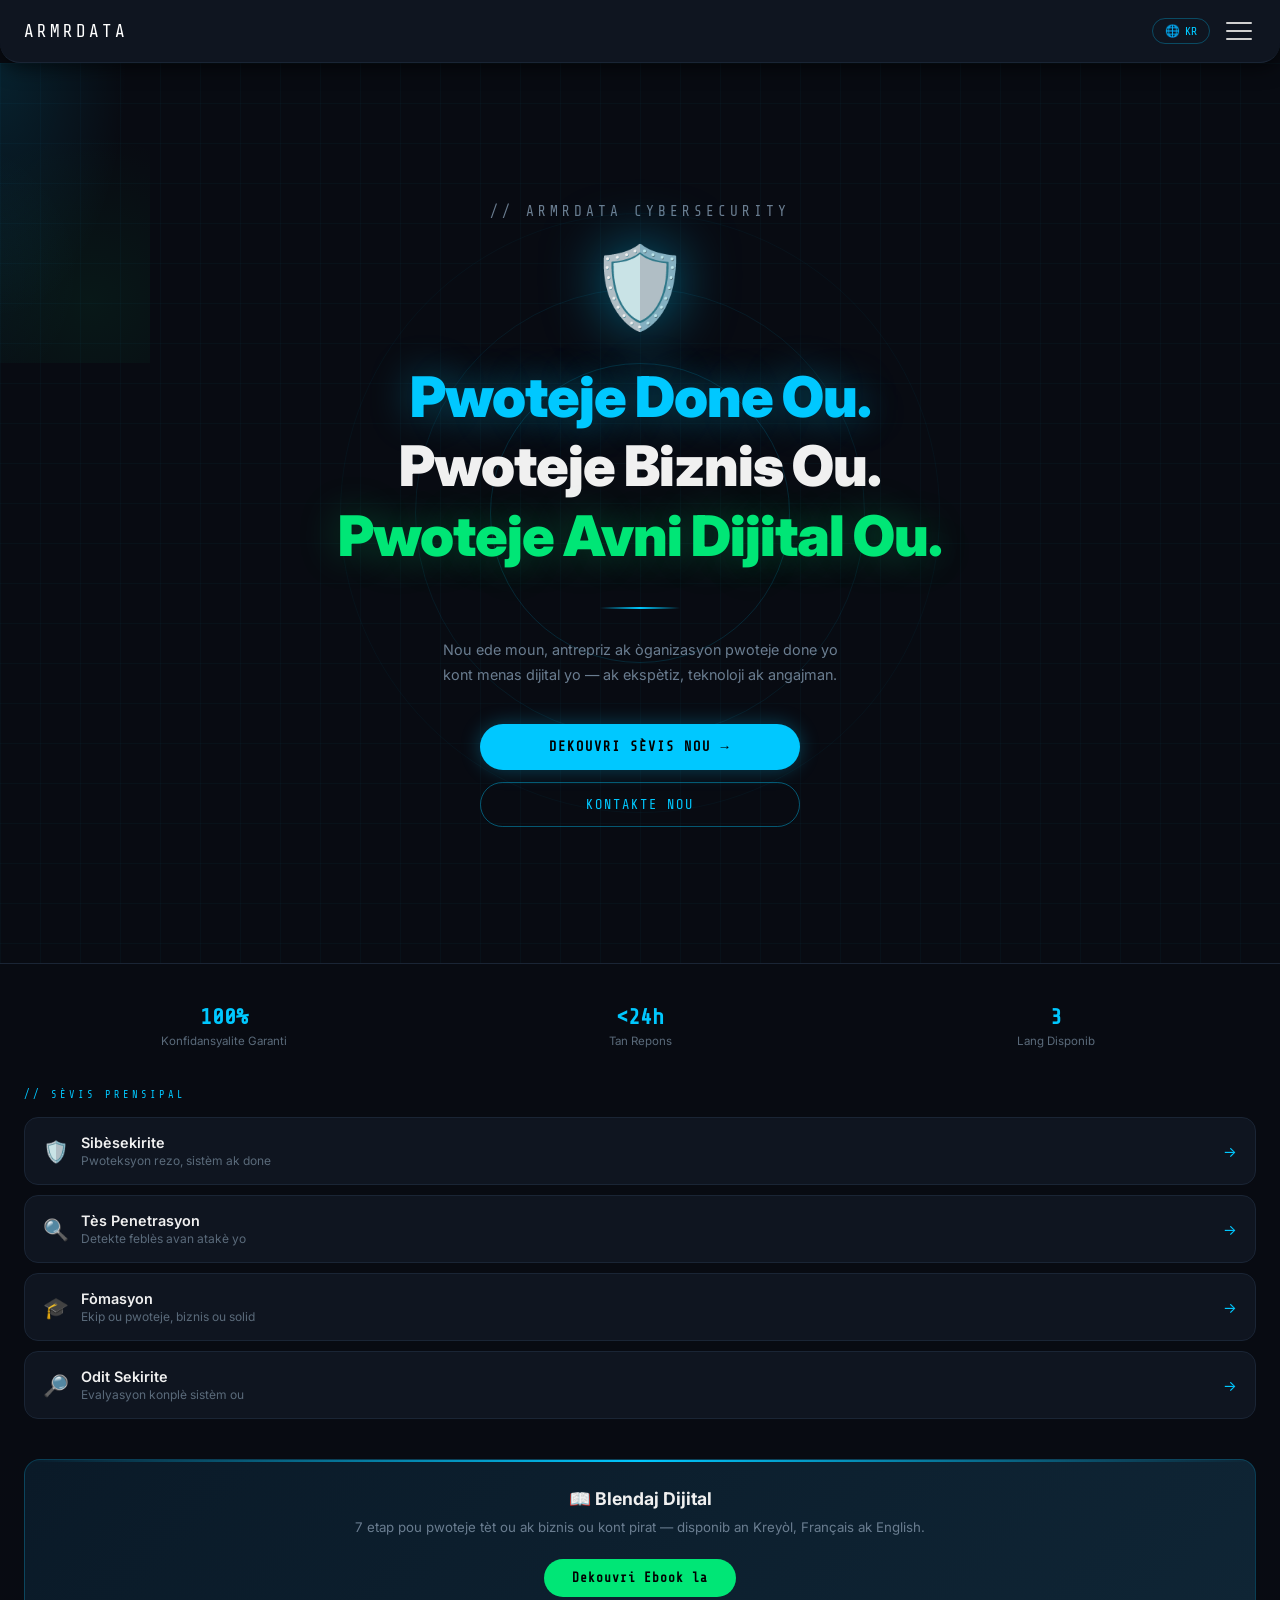
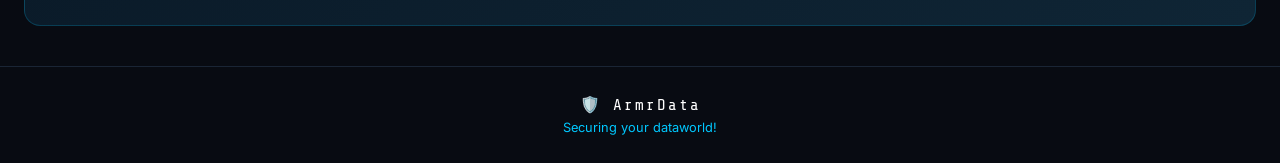
==== commit 1468d75c: "Fix: splash page separate from index" ====
--- a/index.html
+++ b/index.html
@@ -3,222 +3,211 @@
 <head>
   <meta charset="UTF-8"/>
   <meta name="viewport" content="width=device-width, initial-scale=1.0"/>
-  <title>ArmrData — Securing your dataworld!</title>
+  <title>ArmrData</title>
+  <link href="https://fonts.googleapis.com/css2?family=Share+Tech+Mono&family=Inter:wght@300;400;600;700;900&display=swap" rel="stylesheet"/>
+  <link rel="stylesheet" href="style.css"/>
   <style>
-    * { margin:0; padding:0; box-sizing:border-box; }
-    html, body { width:100%; height:100%; overflow:hidden; background:#080b12; }
-
-    .splash {
-      position:fixed; inset:0;
-      display:flex; flex-direction:column;
-      align-items:center; justify-content:center;
-      background: radial-gradient(ellipse at 50% 35%, rgba(0,200,255,0.1) 0%, transparent 65%), #080b12;
-      overflow:hidden;
-    }
-
-    /* Grid background */
-    .splash::before {
+    /* ── HERO HOLOGRAM ── */
+    .hero {
+      min-height:100vh;
+      display:flex;
+      flex-direction:column;
+      align-items:center;
+      justify-content:center;
+      padding:60px 24px;
+      text-align:center;
+      border-bottom:none;
+    }
+    .hero::before {
       content:'';
-      position:absolute; inset:0;
+      position:absolute;
+      inset:0;
+      background:
+        radial-gradient(ellipse at 50% 0%,rgba(0,200,255,0.12) 0%,transparent 60%),
+        radial-gradient(ellipse at 80% 80%,rgba(0,230,118,0.06) 0%,transparent 50%),
+        radial-gradient(ellipse at 20% 70%,rgba(0,200,255,0.06) 0%,transparent 50%);
+      pointer-events:none;
+    }
+    .hero::after {
+      content:'';
+      position:absolute;
+      inset:0;
       background-image:
-        linear-gradient(rgba(0,200,255,0.04) 1px, transparent 1px),
-        linear-gradient(90deg, rgba(0,200,255,0.04) 1px, transparent 1px);
-      background-size:44px 44px;
+        linear-gradient(rgba(0,200,255,0.03) 1px,transparent 1px),
+        linear-gradient(90deg,rgba(0,200,255,0.03) 1px,transparent 1px);
+      background-size:40px 40px;
       pointer-events:none;
-      animation: gridFade 3.5s ease-out forwards;
-    }
-    @keyframes gridFade {
-      0%   { opacity:0; }
-      30%  { opacity:1; }
-      100% { opacity:0.5; }
-    }
-
-    /* Rings pulse */
-    .ring {
+    }
+    .holo-ring {
       position:absolute;
       border-radius:50%;
       border:1px solid rgba(0,200,255,0.15);
-      top:50%; left:50%;
-      transform:translate(-50%,-50%);
-      opacity:0;
-      animation: ringPulse 3s ease-out infinite;
-    }
-    .ring.r1 { width:280px; height:280px; animation-delay:1.2s; }
-    .ring.r2 { width:380px; height:380px; animation-delay:1.7s; border-color:rgba(0,200,255,0.09); }
-    .ring.r3 { width:480px; height:480px; animation-delay:2.2s; border-color:rgba(0,200,255,0.05); }
-    @keyframes ringPulse {
-      0%   { opacity:0; transform:translate(-50%,-50%) scale(0.82); }
-      35%  { opacity:0.7; }
-      100% { opacity:0; transform:translate(-50%,-50%) scale(1.18); }
-    }
-
-    /* Logo wrapper — drops from top */
-    .logo-wrap {
-      position:relative; z-index:2;
-      display:flex; flex-direction:column;
-      align-items:center;
-      opacity:0;
-      transform:translateY(-320px) scale(0.65);
-      animation:dropIn 1.1s cubic-bezier(.28,1.6,.6,1) 0.15s forwards;
-    }
-    @keyframes dropIn {
-      0%   { opacity:0; transform:translateY(-320px) scale(0.65); }
-      55%  { opacity:1; transform:translateY(18px) scale(1.04); }
-      75%  { transform:translateY(-6px) scale(0.98); }
-      100% { opacity:1; transform:translateY(0) scale(1); }
-    }
-
-    /* Logo image — moves right to left while settling */
-    .logo-img {
-      width:230px; height:auto;
-      filter:
-        drop-shadow(0 0 28px rgba(0,200,255,0.55))
-        drop-shadow(0 0 60px rgba(0,200,255,0.25));
-      animation:
-        slideLeft 1.1s cubic-bezier(.28,1.6,.6,1) 0.15s both,
-        floatLogo 3.8s ease-in-out 1.4s infinite;
-    }
-    /* Slide from right to center */
-    @keyframes slideLeft {
-      0%   { transform:translateX(180px); }
-      100% { transform:translateX(0); }
-    }
-    @keyframes floatLogo {
-      0%,100% { transform:translateY(0); }
-      50%      { transform:translateY(-10px); }
-    }
-
-    /* Brand name slides out from behind logo, left to right */
-    .brand-row {
-      margin-top:16px;
-      overflow:hidden;
-      height:56px;
-      display:flex; align-items:center;
-    }
-    .brand-name {
-      font-family: 'Arial Black', Arial, sans-serif;
-      font-size:2.3rem;
-      font-weight:900;
-      letter-spacing:4px;
-      white-space:nowrap;
-      width:0;
-      overflow:hidden;
-      animation:revealBrand 0.9s cubic-bezier(.4,0,.2,1) 1.25s forwards;
-    }
-    @keyframes revealBrand {
-      from { width:0; }
-      to   { width:310px; }
-    }
-    .brand-name .armr {
-      color:#e8edf2;
-      text-shadow: 0 2px 8px rgba(0,0,0,0.5);
-    }
-    .brand-name .data {
-      color:#2f9dff;
-      text-shadow:
-        0 0 18px rgba(47,157,255,0.7),
-        0 2px 8px rgba(0,0,0,0.4);
-    }
-
-    /* Slogan fades in last */
-    .slogan {
-      margin-top:12px;
-      font-family: Arial, sans-serif;
-      font-size:0.88rem;
-      font-weight:600;
-      letter-spacing:2.5px;
-      color:#7a9ab0;
-      text-transform:uppercase;
-      opacity:0;
-      animation:fadeUp 0.8s ease 2.3s forwards;
-    }
-    @keyframes fadeUp {
-      from { opacity:0; transform:translateY(12px); }
-      to   { opacity:1; transform:translateY(0); }
-    }
-
-    /* Loading bar at bottom */
-    .loading-bar-wrap {
-      position:fixed; bottom:0; left:0; right:0;
-      height:3px;
-      background:rgba(0,200,255,0.1);
-    }
-    .loading-bar {
-      height:100%;
-      width:0;
-      background:linear-gradient(90deg, #00c8ff, #00e676);
-      box-shadow:0 0 12px rgba(0,200,255,0.6);
-      animation:loadFill 4s linear 0.3s forwards;
-    }
-    @keyframes loadFill {
-      from { width:0; }
-      to   { width:100%; }
-    }
-
-    /* Skip button */
-    .skip-btn {
-      position:fixed; bottom:24px; right:20px;
-      font-family:'Share Tech Mono', monospace, Arial;
-      font-size:0.72rem;
-      letter-spacing:2px;
-      color:#3a4d5c;
-      background:none;
-      border:1px solid rgba(255,255,255,0.1);
-      border-radius:20px;
-      padding:8px 18px;
-      cursor:pointer;
-      opacity:0;
-      animation:fadeUp 0.5s ease 0.9s forwards;
-      transition:color 0.2s, border-color 0.2s;
-      z-index:10;
-    }
-    .skip-btn:hover { color:#00c8ff; border-color:rgba(0,200,255,0.4); }
-
-    /* Fade-out overlay */
-    .fade-out {
-      position:fixed; inset:0;
-      background:#080b12;
-      opacity:0; pointer-events:none; z-index:999;
-    }
-    .fade-out.active { animation:fadeToSite 0.55s ease forwards; }
-    @keyframes fadeToSite { to { opacity:1; } }
+      animation:pulse-ring 4s ease-in-out infinite;
+    }
+    .holo-ring:nth-child(1){width:300px;height:300px;animation-delay:0s;}
+    .holo-ring:nth-child(2){width:450px;height:450px;animation-delay:0.8s;border-color:rgba(0,200,255,0.08);}
+    .holo-ring:nth-child(3){width:600px;height:600px;animation-delay:1.6s;border-color:rgba(0,200,255,0.04);}
+    @keyframes pulse-ring{0%,100%{transform:scale(1);opacity:1;}50%{transform:scale(1.05);opacity:0.5;}}
+    .holo-shield{position:relative;z-index:2;font-size:5rem;margin-bottom:32px;filter:drop-shadow(0 0 30px rgba(0,200,255,0.5));animation:float 3s ease-in-out infinite;}
+    @keyframes float{0%,100%{transform:translateY(0);}50%{transform:translateY(-12px);}}
+    .hero-eyebrow{position:relative;z-index:2;}
+    .hero-lines{position:relative;z-index:2;margin-bottom:32px;}
+    .hero-line{font-size:clamp(2.2rem,8vw,3.5rem);font-weight:900;line-height:1.1;letter-spacing:-1px;color:var(--white);margin-bottom:8px;}
+    .hero-line.cyan{color:var(--cyan);text-shadow:0 0 40px rgba(0,200,255,0.4);}
+    .hero-line.green{color:var(--green);text-shadow:0 0 40px rgba(0,230,118,0.3);}
+    .holo-divider{position:relative;z-index:2;width:80px;height:2px;background:linear-gradient(90deg,transparent,var(--cyan),transparent);margin:0 auto 28px;}
+    .hero-desc{position:relative;z-index:2;font-size:0.95rem;color:#6a7d90;line-height:1.75;max-width:420px;margin-bottom:36px;}
+    .hero-btns{position:relative;z-index:2;display:flex;flex-direction:column;gap:12px;width:100%;max-width:320px;}
+
+    /* ── STATS ── */
+    .stats{padding:40px 24px;border-top:1px solid var(--border);display:grid;grid-template-columns:1fr 1fr 1fr;gap:16px;text-align:center;}
+    .stat-num{font-family:'Share Tech Mono',monospace;font-size:1.4rem;color:var(--cyan);font-weight:700;margin-bottom:4px;}
+    .stat-label{font-size:0.72rem;color:var(--muted);line-height:1.4;}
+
+    /* ── SÈVIS RAPID ── */
+    .quick-services{padding:0 24px 40px;}
+    .qs-title{font-family:'Share Tech Mono',monospace;font-size:0.65rem;letter-spacing:3px;color:var(--cyan);text-transform:uppercase;margin-bottom:16px;}
+    .qs-grid{display:flex;flex-direction:column;gap:10px;}
+    .qs-card{background:var(--surface);border:1px solid var(--border);border-radius:14px;padding:16px 18px;display:flex;align-items:center;gap:12px;text-decoration:none;transition:border-color 0.2s,transform 0.2s;}
+    .qs-card:hover{border-color:rgba(0,200,255,0.3);transform:translateX(4px);}
+    .qs-emoji{font-size:1.3rem;flex-shrink:0;}
+    .qs-info{flex:1;}
+    .qs-name{font-size:0.9rem;font-weight:600;color:var(--white);margin-bottom:2px;}
+    .qs-desc{font-size:0.75rem;color:var(--muted);}
+    .qs-arrow{color:var(--cyan);font-size:0.9rem;}
   </style>
 </head>
 <body>
 
-  <div class="splash" id="splash">
-    <div class="ring r1"></div>
-    <div class="ring r2"></div>
-    <div class="ring r3"></div>
-
-    <div class="logo-wrap">
-      <img src="logo-armrdata.png" alt="ArmrData Logo" class="logo-img"/>
-      <div class="brand-row">
-        <div class="brand-name">
-          <span class="armr">Armr</span><span class="data">Data</span>
+  <nav>
+    <a class="nav-brand" href="index.html" data-i18n="nav_brand">ArmrData</a>
+    <div class="nav-right">
+      <div class="lang-switcher">
+        <button class="lang-btn" onclick="toggleLangMenu()">🌐 <span id="currentLang">KR</span></button>
+        <div class="lang-menu" id="langMenu">
+          <button class="lang-option" data-lang="ht"><span class="lang-flag">🇭🇹</span> Kreyòl</button>
+          <button class="lang-option" data-lang="fr"><span class="lang-flag">🇫🇷</span> Français</button>
+          <button class="lang-option" data-lang="en"><span class="lang-flag">🇺🇸</span> English</button>
         </div>
       </div>
-      <div class="slogan">Securing your dataworld!</div>
+      <button class="hamburger" id="burger">
+        <span></span><span></span><span></span>
+      </button>
+    </div>
+    <ul class="nav-links" id="navLinks">
+      <li><a href="index.html" class="active" data-i18n="nav_akèy">Akèy</a></li>
+      <li><a href="apropos.html" data-i18n="nav_apropos">À Propos</a></li>
+      <li><a href="sevis.html" data-i18n="nav_sevis">Sèvis</a></li>
+      <li><a href="ebook.html" data-i18n="nav_ebook">E-Book</a></li>
+      <li><a href="blog.html" data-i18n="nav_blog">Blog</a></li>
+      <li><a href="afilyasyon.html" data-i18n="nav_afilyasyon">Afilyasyon</a></li>
+      <li><a href="kontak.html" data-i18n="nav_kontak">Kontak</a></li>
+    </ul>
+  </nav>
+
+  <section class="hero">
+    <div class="holo-ring"></div>
+    <div class="holo-ring"></div>
+    <div class="holo-ring"></div>
+    <p class="hero-eyebrow" data-i18n="hero_eyebrow">// ArmrData Cybersecurity</p>
+    <div class="holo-shield">🛡️</div>
+    <div class="hero-lines">
+      <div class="hero-line cyan" data-i18n="hero_line1">Pwoteje Done Ou.</div>
+      <div class="hero-line" data-i18n="hero_line2">Pwoteje Biznis Ou.</div>
+      <div class="hero-line green" data-i18n="hero_line3">Pwoteje Avni Dijital Ou.</div>
+    </div>
+    <div class="holo-divider"></div>
+    <p class="hero-desc" data-i18n="hero_desc">Nou ede moun, antrepriz ak òganizasyon pwoteje done yo kont menas dijital yo.</p>
+    <div class="hero-btns">
+      <a href="sevis.html" class="btn-primary" data-i18n="btn_sevis">Dekouvri Sèvis Nou →</a>
+      <a href="kontak.html" class="btn-secondary" data-i18n="btn_kontak">Kontakte Nou</a>
+    </div>
+  </section>
+
+  <div class="stats">
+    <div>
+      <div class="stat-num" data-i18n="stat1_num">100%</div>
+      <div class="stat-label" data-i18n="stat1_label">Konfidansyalite Garanti</div>
+    </div>
+    <div>
+      <div class="stat-num" data-i18n="stat2_num">&lt;24h</div>
+      <div class="stat-label" data-i18n="stat2_label">Tan Repons</div>
+    </div>
+    <div>
+      <div class="stat-num" data-i18n="stat3_num">3</div>
+      <div class="stat-label" data-i18n="stat3_label">Lang Disponib</div>
     </div>
   </div>
 
-  <div class="loading-bar-wrap"><div class="loading-bar"></div></div>
-  <button class="skip-btn" id="skipBtn">SKIP →</button>
-  <div class="fade-out" id="fadeOut"></div>
-
+  <div class="quick-services">
+    <p class="qs-title" data-i18n="qs_title">// Sèvis Prensipal</p>
+    <div class="qs-grid">
+      <a href="sevis.html" class="qs-card">
+        <span class="qs-emoji">🛡️</span>
+        <div class="qs-info">
+          <div class="qs-name" data-i18n="qs1_name">Sibèsekirite</div>
+          <div class="qs-desc" data-i18n="qs1_desc">Pwoteksyon rezo, sistèm ak done</div>
+        </div>
+        <span class="qs-arrow">→</span>
+      </a>
+      <a href="sevis.html" class="qs-card">
+        <span class="qs-emoji">🔍</span>
+        <div class="qs-info">
+          <div class="qs-name" data-i18n="qs2_name">Tès Penetrasyon</div>
+          <div class="qs-desc" data-i18n="qs2_desc">Detekte feblès avan atakè yo</div>
+        </div>
+        <span class="qs-arrow">→</span>
+      </a>
+      <a href="sevis.html" class="qs-card">
+        <span class="qs-emoji">🎓</span>
+        <div class="qs-info">
+          <div class="qs-name" data-i18n="qs3_name">Fòmasyon</div>
+          <div class="qs-desc" data-i18n="qs3_desc">Ekip ou pwoteje, biznis ou solid</div>
+        </div>
+        <span class="qs-arrow">→</span>
+      </a>
+      <a href="sevis.html" class="qs-card">
+        <span class="qs-emoji">🔎</span>
+        <div class="qs-info">
+          <div class="qs-name" data-i18n="qs4_name">Odit Sekirite</div>
+          <div class="qs-desc" data-i18n="qs4_desc">Evalyasyon konplè sistèm ou</div>
+        </div>
+        <span class="qs-arrow">→</span>
+      </a>
+    </div>
+  </div>
+
+  <div class="cta-ebook">
+    <h3 data-i18n="cta_title">📖 Blendaj Dijital</h3>
+    <p data-i18n="cta_desc">7 etap pou pwoteje tèt ou ak biznis ou kont pirat.</p>
+    <a href="ebook.html" class="cta-btn" data-i18n="cta_btn">Dekouvri Ebook la</a>
+  </div>
+
+  <footer>
+    <p class="footer-brand">🛡️ ArmrData</p>
+    <p class="footer-tag"><span data-i18n="footer_tag">Securing your dataworld!</span></p>
+  </footer>
+
+  <script src="lang.js"></script>
   <script>
-    var REDIRECT = "index.html";
-    var DELAY    = 4300;
-
-    function goSite() {
-      var el = document.getElementById('fadeOut');
-      el.classList.add('active');
-      setTimeout(function(){ window.location.href = REDIRECT; }, 520);
-    }
-
-    document.getElementById('skipBtn').addEventListener('click', goSite);
-    setTimeout(goSite, DELAY);
+    document.getElementById('burger').addEventListener('click', function() {
+      document.getElementById('navLinks').classList.toggle('open');
+    });
+    document.querySelectorAll('#navLinks a').forEach(function(link) {
+      link.addEventListener('click', function() {
+        document.getElementById('navLinks').classList.remove('open');
+      });
+    });
+    var langCodes = { ht:'KR', fr:'FR', en:'EN' };
+    function updateLangDisplay() {
+      document.getElementById('currentLang').textContent = langCodes[getLang()] || 'KR';
+    }
+    initLangSwitcher('index');
+    updateLangDisplay();
+    document.querySelectorAll('.lang-option').forEach(function(btn) {
+      btn.addEventListener('click', function() { updateLangDisplay(); });
+    });
   </script>
+
 </body>
 </html>
-
--- a/style.css
+++ b/style.css
@@ -0,0 +1,468 @@
+/* ============================================
+   ArmrData — style.css — Fichye Global
+   ============================================ */
+
+/* ── VARIAB ── */
+:root {
+  --bg:      #080b12;
+  --surface: #0f1520;
+  --nav:     #0f1520;
+  --cyan:    #00c8ff;
+  --green:   #00e676;
+  --gold:    #ffd700;
+  --red:     #c0392b;
+  --white:   #f0f0f0;
+  --muted:   #5a6a7a;
+  --border:  #1a2535;
+}
+
+/* ── RESET ── */
+* { margin:0; padding:0; box-sizing:border-box; }
+
+body {
+  font-family:'Inter',sans-serif;
+  background:var(--bg);
+  color:var(--white);
+  min-height:100vh;
+  overflow-x:hidden;
+}
+
+/* ── NAV ── */
+nav {
+  background:var(--nav);
+  border-radius:0 0 20px 20px;
+  padding:18px 24px;
+  display:flex;
+  align-items:center;
+  justify-content:space-between;
+  flex-wrap:wrap;
+  box-shadow:0 4px 20px rgba(0,0,0,0.6);
+  border-bottom:1px solid var(--border);
+  position:sticky;
+  top:0;
+  z-index:100;
+}
+
+.nav-brand {
+  font-family:'Share Tech Mono',monospace;
+  color:#fff;
+  font-size:1.1rem;
+  letter-spacing:3px;
+  text-decoration:none;
+  text-transform:uppercase;
+}
+
+.nav-right {
+  display:flex;
+  align-items:center;
+  gap:12px;
+}
+
+.hamburger {
+  background:none;
+  border:none;
+  cursor:pointer;
+  display:flex;
+  flex-direction:column;
+  gap:6px;
+  padding:4px;
+}
+
+.hamburger span {
+  display:block;
+  width:26px;
+  height:2px;
+  background:#d0d0d0;
+  border-radius:2px;
+}
+
+.nav-links {
+  list-style:none;
+  display:none;
+  flex-direction:column;
+  gap:2px;
+  padding-top:10px;
+  width:100%;
+  border-top:1px solid var(--border);
+  margin-top:10px;
+}
+
+.nav-links.open { display:flex; }
+
+.nav-links a {
+  display:block;
+  color:#c8c8c8;
+  text-decoration:none;
+  font-family:'Share Tech Mono',monospace;
+  font-size:0.95rem;
+  padding:10px 6px;
+  border-radius:6px;
+  transition:color 0.2s, background 0.2s;
+}
+
+.nav-links a:hover {
+  color:#fff;
+  background:rgba(255,255,255,0.06);
+}
+
+.nav-links a.active { color:var(--cyan); }
+
+/* ── LANG SWITCHER ── */
+.lang-switcher { position:relative; }
+
+.lang-btn {
+  background:none;
+  border:1px solid rgba(0,200,255,0.3);
+  border-radius:20px;
+  color:var(--cyan);
+  font-family:'Share Tech Mono',monospace;
+  font-size:0.75rem;
+  padding:5px 12px;
+  cursor:pointer;
+  display:flex;
+  align-items:center;
+  gap:5px;
+  transition:background 0.2s;
+}
+
+.lang-btn:hover { background:rgba(0,200,255,0.08); }
+
+.lang-menu {
+  display:none;
+  position:absolute;
+  top:calc(100% + 8px);
+  right:0;
+  background:#0f1a2a;
+  border:1px solid var(--border);
+  border-radius:12px;
+  overflow:hidden;
+  min-width:160px;
+  z-index:200;
+  box-shadow:0 8px 24px rgba(0,0,0,0.5);
+}
+
+.lang-menu.open { display:block; }
+
+.lang-option {
+  display:flex;
+  align-items:center;
+  gap:10px;
+  padding:12px 16px;
+  cursor:pointer;
+  font-size:0.85rem;
+  color:#c8c8c8;
+  transition:background 0.2s;
+  width:100%;
+  background:none;
+  border:none;
+  text-align:left;
+}
+
+.lang-option:hover { background:rgba(0,200,255,0.08); color:#fff; }
+.lang-option.active { color:var(--cyan); }
+.lang-flag { font-size:1rem; }
+
+/* ── HERO JENERAL ── */
+.hero {
+  padding:48px 24px 36px;
+  border-bottom:1px solid var(--border);
+  position:relative;
+  overflow:hidden;
+}
+
+.hero::before {
+  content:'';
+  position:absolute;
+  top:-60px; left:50%;
+  transform:translateX(-50%);
+  width:300px; height:300px;
+  background:radial-gradient(circle,rgba(0,200,255,0.07) 0%,transparent 70%);
+  pointer-events:none;
+}
+
+.hero-eyebrow {
+  font-family:'Share Tech Mono',monospace;
+  font-size:0.65rem;
+  letter-spacing:4px;
+  color:var(--cyan);
+  text-transform:uppercase;
+  margin-bottom:12px;
+}
+
+.hero h1 {
+  font-size:2rem;
+  font-weight:700;
+  line-height:1.2;
+  margin-bottom:12px;
+}
+
+.hero h1 span { color:var(--cyan); }
+
+.hero p {
+  font-size:0.9rem;
+  line-height:1.75;
+  color:#6a7d90;
+}
+
+/* ── KART JENERAL ── */
+.card {
+  background:var(--surface);
+  border:1px solid var(--border);
+  border-radius:16px;
+  padding:22px 20px;
+  position:relative;
+  overflow:hidden;
+  transition:border-color 0.2s, transform 0.2s;
+}
+
+.card::before {
+  content:'';
+  position:absolute;
+  top:0; left:0;
+  width:3px; height:100%;
+  background:linear-gradient(180deg,var(--cyan),transparent);
+}
+
+.card:hover {
+  border-color:rgba(0,200,255,0.3);
+  transform:translateY(-2px);
+}
+
+/* ── BOUTON ── */
+.btn-primary {
+  display:block;
+  text-align:center;
+  font-family:'Share Tech Mono',monospace;
+  font-size:0.85rem;
+  letter-spacing:2px;
+  text-transform:uppercase;
+  color:#000;
+  background:var(--cyan);
+  border:none;
+  border-radius:30px;
+  padding:15px;
+  cursor:pointer;
+  text-decoration:none;
+  font-weight:700;
+  box-shadow:0 0 20px rgba(0,200,255,0.3);
+  transition:opacity 0.2s;
+}
+
+.btn-primary:hover { opacity:0.85; }
+
+.btn-secondary {
+  display:block;
+  text-align:center;
+  font-family:'Share Tech Mono',monospace;
+  font-size:0.85rem;
+  letter-spacing:2px;
+  text-transform:uppercase;
+  color:var(--cyan);
+  background:transparent;
+  border:1px solid rgba(0,200,255,0.4);
+  border-radius:30px;
+  padding:14px;
+  cursor:pointer;
+  text-decoration:none;
+  transition:background 0.2s;
+}
+
+.btn-secondary:hover { background:rgba(0,200,255,0.08); }
+
+.btn-green {
+  display:block;
+  width:100%;
+  text-align:center;
+  font-family:'Share Tech Mono',monospace;
+  font-size:0.85rem;
+  letter-spacing:2px;
+  text-transform:uppercase;
+  color:#000;
+  background:var(--green);
+  border:none;
+  border-radius:30px;
+  padding:15px;
+  cursor:pointer;
+  font-weight:700;
+  transition:opacity 0.2s;
+}
+
+.btn-green:hover { opacity:0.9; }
+
+/* ── MODAL ── */
+.modal-overlay {
+  display:none;
+  position:fixed;
+  inset:0;
+  background:rgba(0,0,0,0.88);
+  z-index:200;
+  overflow-y:auto;
+  padding:20px 0;
+}
+
+.modal-overlay.open { display:block; }
+
+.modal {
+  background:var(--surface);
+  border:1px solid var(--border);
+  border-radius:20px;
+  margin:0 auto;
+  max-width:680px;
+  width:calc(100% - 32px);
+  padding:32px 24px;
+  position:relative;
+}
+
+.modal::before {
+  content:'';
+  position:absolute;
+  top:0; left:0; right:0;
+  height:2px;
+  background:linear-gradient(90deg,transparent,var(--cyan),transparent);
+  border-radius:20px 20px 0 0;
+}
+
+.modal-close {
+  position:absolute;
+  top:16px; right:16px;
+  background:none;
+  border:none;
+  color:var(--muted);
+  font-size:1.4rem;
+  cursor:pointer;
+}
+
+.modal-close:hover { color:var(--white); }
+
+/* ── FÒM ── */
+.form-group { margin-bottom:12px; }
+
+.form-group input,
+.form-group select,
+.form-group textarea {
+  width:100%;
+  background:#060910;
+  border:1px solid var(--border);
+  border-radius:12px;
+  padding:13px 16px;
+  color:var(--white);
+  font-family:'Inter',sans-serif;
+  font-size:0.88rem;
+  outline:none;
+  transition:border-color 0.2s;
+  resize:none;
+}
+
+.form-group input::placeholder,
+.form-group textarea::placeholder { color:var(--muted); }
+
+.form-group input:focus,
+.form-group select:focus,
+.form-group textarea:focus { border-color:var(--cyan); }
+
+.form-group select {
+  cursor:pointer;
+  appearance:none;
+}
+
+.form-group select option { background:#0a0f1a; color:var(--white); }
+
+/* ── FOOTER ── */
+footer {
+  border-top:1px solid var(--border);
+  padding:28px 24px;
+  text-align:center;
+  margin-top:40px;
+}
+
+.footer-brand {
+  font-family:'Share Tech Mono',monospace;
+  font-size:1rem;
+  letter-spacing:2px;
+  color:#fff;
+  margin-bottom:6px;
+}
+
+.footer-tag { font-size:0.8rem; color:var(--muted); }
+.footer-tag span { color:var(--cyan); }
+
+/* ── SEKSON LABEL ── */
+.section-label {
+  font-family:'Share Tech Mono',monospace;
+  font-size:0.65rem;
+  letter-spacing:3px;
+  color:var(--cyan);
+  text-transform:uppercase;
+  margin-bottom:16px;
+}
+
+/* ── PRICE NOTE ── */
+.price-note {
+  background:rgba(0,200,255,0.05);
+  border-left:3px solid var(--cyan);
+  border-radius:0 8px 8px 0;
+  padding:12px 16px;
+  margin-bottom:20px;
+  font-size:0.85rem;
+  color:#90caf9;
+}
+
+.price-note strong {
+  color:var(--cyan);
+  font-family:'Share Tech Mono',monospace;
+  font-size:0.75rem;
+  letter-spacing:1px;
+  display:block;
+  margin-bottom:4px;
+}
+
+/* ── CTA EBOOK ── */
+.cta-ebook {
+  margin:0 24px 40px;
+  background:linear-gradient(135deg,#0a1a28,#0f2535);
+  border:1px solid rgba(0,200,255,0.2);
+  border-radius:16px;
+  padding:28px 24px;
+  text-align:center;
+  position:relative;
+  overflow:hidden;
+}
+
+.cta-ebook::before {
+  content:'';
+  position:absolute;
+  top:0; left:0; right:0;
+  height:2px;
+  background:linear-gradient(90deg,transparent,var(--cyan),transparent);
+}
+
+.cta-ebook h3 {
+  font-size:1.1rem;
+  font-weight:700;
+  color:var(--white);
+  margin-bottom:8px;
+}
+
+.cta-ebook p {
+  font-size:0.83rem;
+  color:#6a7d90;
+  line-height:1.65;
+  margin-bottom:20px;
+}
+
+.cta-btn {
+  display:inline-block;
+  font-family:'Share Tech Mono',monospace;
+  font-size:0.8rem;
+  letter-spacing:1px;
+  color:#000;
+  background:var(--green);
+  border-radius:30px;
+  padding:12px 28px;
+  text-decoration:none;
+  font-weight:700;
+  transition:opacity 0.2s;
+}
+
+.cta-btn:hover { opacity:0.85; }
+
